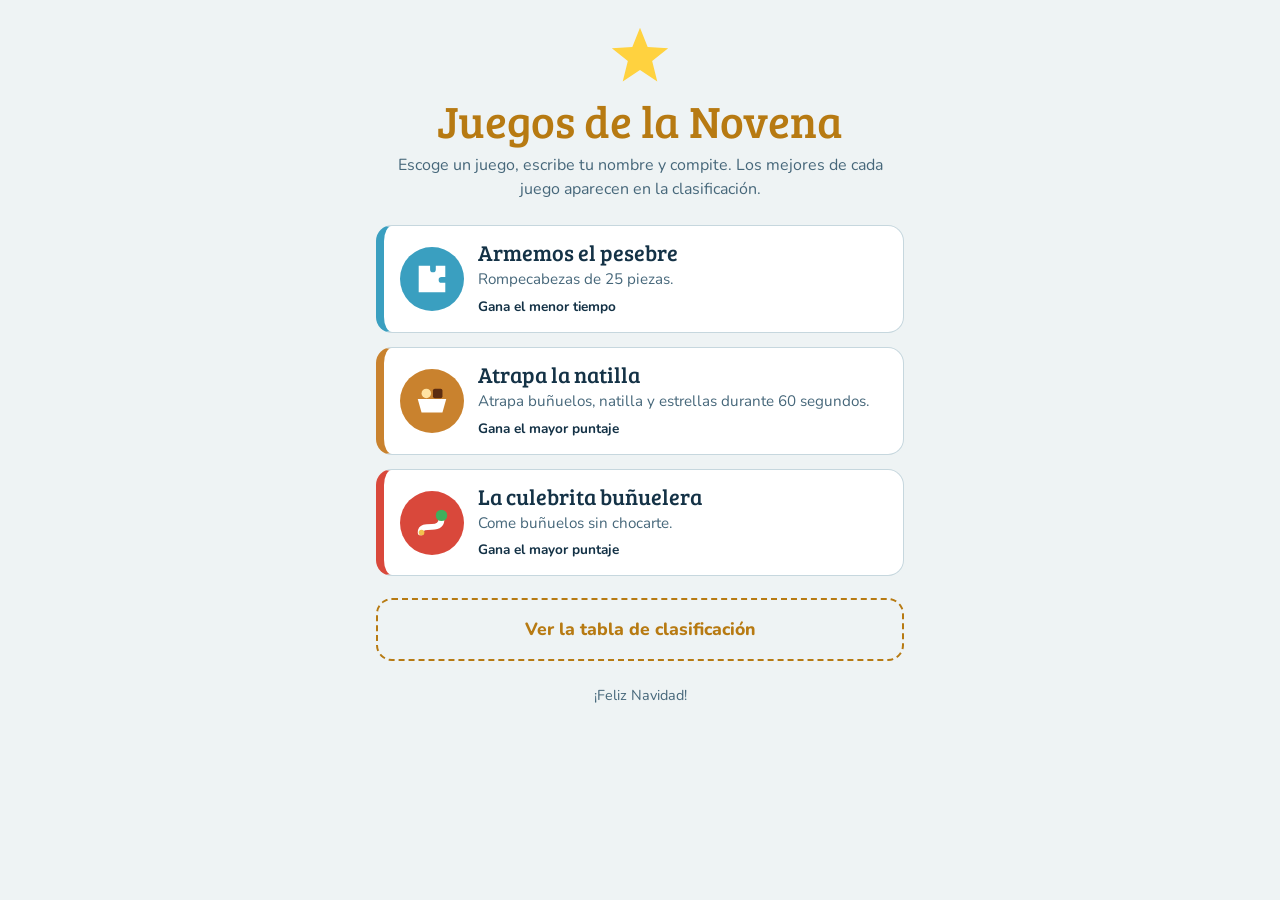
==== index.html @ 7c5cd42d "Juegos de la Novena" ====
<!DOCTYPE html>
<html lang="es">
<head>
<meta charset="utf-8">
<meta name="viewport" content="width=device-width, initial-scale=1, viewport-fit=cover">
<title>Juegos de la Novena</title>
<link rel="icon" href="data:image/svg+xml,<svg xmlns='http://www.w3.org/2000/svg' viewBox='0 0 100 100'><text y='.9em' font-size='90'>⭐</text></svg>">
<link rel="preconnect" href="https://fonts.googleapis.com">
<link rel="preconnect" href="https://fonts.gstatic.com" crossorigin>
<link href="https://fonts.googleapis.com/css2?family=Bree+Serif&family=Nunito:wght@400;700;800&display=swap" rel="stylesheet">
<link rel="stylesheet" href="estilo.css">
<style>
.estrella{display:block;margin:0 auto;width:64px;height:64px}
.juegos{display:grid;gap:14px}
.juego{display:grid;grid-template-columns:64px 1fr;gap:14px;align-items:center;text-decoration:none;background:var(--panel);border:1px solid var(--linea);border-left:8px solid var(--c);border-radius:16px;padding:14px 16px}
.juego:active{transform:translateY(1px)}
.icono{width:64px;height:64px;border-radius:50%;background:var(--c);display:grid;place-items:center}
.icono svg{width:38px;height:38px}
.juego h2{font-family:"Bree Serif",Georgia,serif;font-weight:400;font-size:1.35rem;margin:0;line-height:1.2}
.juego p{margin:2px 0 0;color:var(--suave);font-size:.95rem}
.gana{display:inline-block;margin-top:6px;font-size:.85rem;font-weight:700;color:var(--texto)}
.tabla{display:block;text-align:center;margin:22px 0 0;padding:16px;border-radius:16px;border:2px dashed var(--oro);text-decoration:none;font-weight:800;font-size:1.1rem;color:var(--oro)}
.pie{text-align:center;color:var(--suave);font-size:.9rem;margin-top:24px}
</style>
</head>
<body>
<main>
  <svg class="estrella" viewBox="0 0 100 100" aria-hidden="true"><path d="M50 6l12 30 32 2-25 20 8 32-27-18-27 18 8-32L6 38l32-2z" fill="#ffd23f"/></svg>
  <h1>Juegos de la Novena</h1>
  <p class="sub">Escoge un juego, escribe tu nombre y compite. Los mejores de cada juego aparecen en la clasificación.</p>

  <div class="juegos">
    <a class="juego" href="rompecabezas.html" style="--c:var(--c-rompe)">
      <span class="icono"><svg viewBox="0 0 40 40" aria-hidden="true"><path d="M6 6h12v4a3 3 0 1 0 6 0V6h10v12h-4a3 3 0 1 0 0 6h4v10H6z" fill="#fff"/></svg></span>
      <span><h2>Armemos el pesebre</h2><p>Rompecabezas de 25 piezas.</p><span class="gana">Gana el menor tiempo</span></span>
    </a>
    <a class="juego" href="natilla.html" style="--c:var(--c-natilla)">
      <span class="icono"><svg viewBox="0 0 40 40" aria-hidden="true"><path d="M5 18h30l-4 14H9z" fill="#fff"/><circle cx="14" cy="12" r="5" fill="#ffe3a3"/><rect x="21" y="7" width="10" height="10" rx="2" fill="#5c2c10"/></svg></span>
      <span><h2>Atrapa la natilla</h2><p>Atrapa buñuelos, natilla y estrellas durante 60 segundos.</p><span class="gana">Gana el mayor puntaje</span></span>
    </a>
    <a class="juego" href="culebrita.html" style="--c:var(--c-culebra)">
      <span class="icono"><svg viewBox="0 0 40 40" aria-hidden="true"><path d="M8 30c0-6 6-6 12-6s10-2 10-8" fill="none" stroke="#fff" stroke-width="6" stroke-linecap="round"/><circle cx="30" cy="12" r="6" fill="#3fae5c"/><circle cx="9" cy="30" r="3" fill="#f2c14e"/></svg></span>
      <span><h2>La culebrita buñuelera</h2><p>Come buñuelos sin chocarte.</p><span class="gana">Gana el mayor puntaje</span></span>
    </a>
  </div>

  <a class="tabla" href="clasificacion.html">Ver la tabla de clasificación</a>
  <p class="pie">¡Feliz Navidad!</p>
</main>
</body>
</html>
---- estilo.css ----
:root{
  --oro:#f2c14e; --vela:#ffd86b;
  --fondo:#0b2f42; --texto:#fdf6e3; --suave:#b9d6de; --panel:#134a63; --linea:#2a6a85;
  --c-rompe:#3a9fc0; --c-natilla:#c9822e; --c-culebra:#d9483b;
  color-scheme:dark;
  box-sizing:border-box; padding-top:env(safe-area-inset-top,0px); padding-bottom:env(safe-area-inset-bottom,0px);
}
@media (prefers-color-scheme: light){
  :root:not([data-theme="dark"]){ --fondo:#eef3f4; --texto:#143246; --suave:#46677a; --panel:#ffffff; --linea:#c6d7de; --oro:#b77a12; color-scheme:light; }
}
:root[data-theme="light"]{ --fondo:#eef3f4; --texto:#143246; --suave:#46677a; --panel:#ffffff; --linea:#c6d7de; --oro:#b77a12; color-scheme:light; }
:root[data-theme="dark"]{ --fondo:#0b2f42; --texto:#fdf6e3; --suave:#b9d6de; --panel:#134a63; --linea:#2a6a85; --oro:#f2c14e; color-scheme:dark; }
*,*::before,*::after{box-sizing:border-box}
html,body{margin:0}
body{background:var(--fondo);color:var(--texto);font-family:"Nunito",system-ui,-apple-system,"Segoe UI",sans-serif;min-height:100vh;line-height:1.5}
main{max-width:560px;margin:0 auto;padding:24px 16px 48px}
h1{font-family:"Bree Serif",Georgia,serif;font-weight:400;font-size:clamp(2rem,8vw,2.8rem);line-height:1.1;margin:8px 0 8px;color:var(--oro);text-align:center}
.sub{text-align:center;color:var(--suave);margin:0 0 24px}
a{color:inherit}
a:focus-visible,button:focus-visible{outline:3px solid var(--vela);outline-offset:2px}
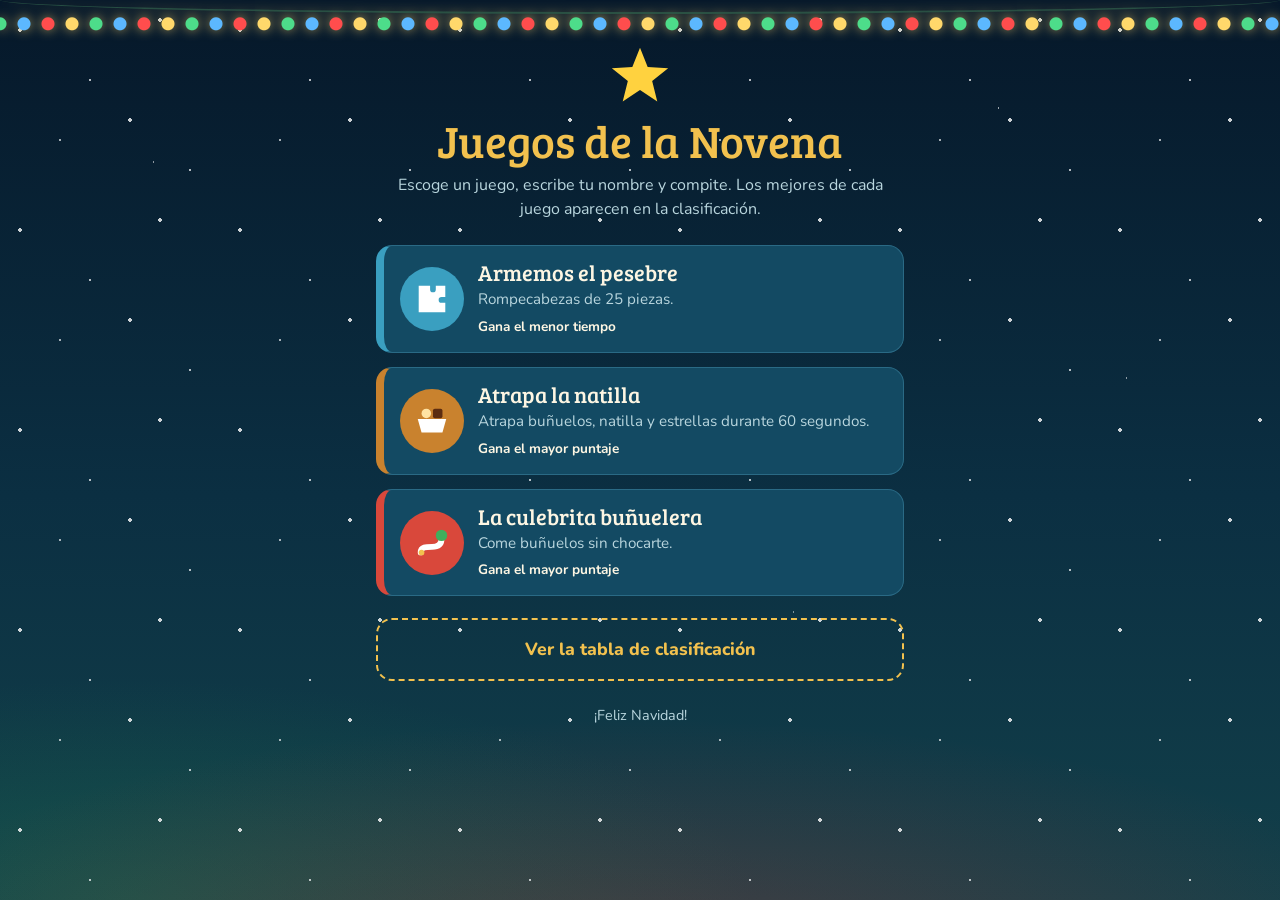
==== commit fff14bb0: "Fondo navideño y quitar mensaje de captura" ====
--- a/index.html
+++ b/index.html
@@ -22,8 +22,10 @@
 .tabla{display:block;text-align:center;margin:22px 0 0;padding:16px;border-radius:16px;border:2px dashed var(--oro);text-decoration:none;font-weight:800;font-size:1.1rem;color:var(--oro)}
 .pie{text-align:center;color:var(--suave);font-size:.9rem;margin-top:24px}
 </style>
+<link rel="stylesheet" href="fondo.css">
 </head>
 <body>
+<div class="luces" aria-hidden="true"></div>
 <main>
   <svg class="estrella" viewBox="0 0 100 100" aria-hidden="true"><path d="M50 6l12 30 32 2-25 20 8 32-27-18-27 18 8-32L6 38l32-2z" fill="#ffd23f"/></svg>
   <h1>Juegos de la Novena</h1>
--- a/fondo.css
+++ b/fondo.css
@@ -0,0 +1,60 @@
+/* Fondo navideño: cielo de noche, nieve cayendo, estrellas y luces. Solo CSS. */
+:root:root:root{
+  --fondo:#0b2f42; --texto:#fdf6e3; --suave:#b9d6de; --panel:#134a63; --linea:#2a6a85; --oro:#f2c14e;
+  color-scheme:dark;
+}
+html{background:#08202f}
+html body{
+  background:transparent !important;
+  position:relative;
+}
+/* Cielo: degradado de noche, brillo cálido abajo y estrellas */
+body::before{
+  content:"";position:fixed;inset:0;z-index:-2;pointer-events:none;
+  background:
+    radial-gradient(1.5px 1.5px at 12% 18%,#fff8 50%,transparent 51%),
+    radial-gradient(1.5px 1.5px at 78% 12%,#fff9 50%,transparent 51%),
+    radial-gradient(1px 1px at 45% 30%,#fff7 50%,transparent 51%),
+    radial-gradient(1.5px 1.5px at 88% 42%,#fff8 50%,transparent 51%),
+    radial-gradient(1px 1px at 25% 55%,#fff6 50%,transparent 51%),
+    radial-gradient(1.5px 1.5px at 62% 68%,#fff7 50%,transparent 51%),
+    radial-gradient(ellipse 90% 40% at 50% 108%,#b8372f55,transparent 70%),
+    radial-gradient(ellipse 70% 35% at 10% 100%,#1f7a4d55,transparent 70%),
+    linear-gradient(180deg,#06182a 0%,#0b2f42 55%,#12404a 100%);
+}
+/* Nieve: tres capas con distinto tamaño y velocidad */
+body::after{
+  content:"";position:fixed;inset:0;z-index:-1;pointer-events:none;
+  background-image:
+    radial-gradient(3px 3px at 20px 30px,#fff 60%,transparent 62%),
+    radial-gradient(2px 2px at 90px 80px,#fffd 60%,transparent 62%),
+    radial-gradient(3px 3px at 160px 20px,#fff 60%,transparent 62%),
+    radial-gradient(2px 2px at 60px 140px,#fffc 60%,transparent 62%),
+    radial-gradient(3px 3px at 130px 120px,#fff 60%,transparent 62%),
+    radial-gradient(2px 2px at 190px 170px,#fffd 60%,transparent 62%);
+  background-size:220px 200px;
+  animation:nieve 14s linear infinite;
+  opacity:.8;
+}
+@keyframes nieve{to{background-position:-40px 200px}}
+/* Luces navideñas arriba (decorativas, no tapan el contenido) */
+.luces{
+  position:absolute;top:0;left:0;right:0;height:34px;z-index:0;pointer-events:none;overflow:hidden;
+  background:
+    radial-gradient(circle at 50% 70%,#ff4d4d 0 6px,transparent 7px) 0 0/96px 34px repeat-x,
+    radial-gradient(circle at 50% 70%,#ffd86b 0 6px,transparent 7px) 24px 0/96px 34px repeat-x,
+    radial-gradient(circle at 50% 70%,#4ddc8a 0 6px,transparent 7px) 48px 0/96px 34px repeat-x,
+    radial-gradient(circle at 50% 70%,#5cb8ff 0 6px,transparent 7px) 72px 0/96px 34px repeat-x;
+  filter:drop-shadow(0 0 6px #ffd86bb0);
+  animation:titilar 2.4s ease-in-out infinite alternate;
+}
+.luces::before{ /* cable */
+  content:"";position:absolute;left:0;right:0;top:0;height:14px;
+  border-bottom:2px solid #2d5a49;border-radius:0 0 50% 50% / 0 0 100% 100%;
+  opacity:.8;
+}
+@keyframes titilar{from{opacity:.6}to{opacity:1}}
+main{position:relative;z-index:1;padding-top:44px}
+@media (prefers-reduced-motion:reduce){
+  body::after,.luces{animation:none}
+}
